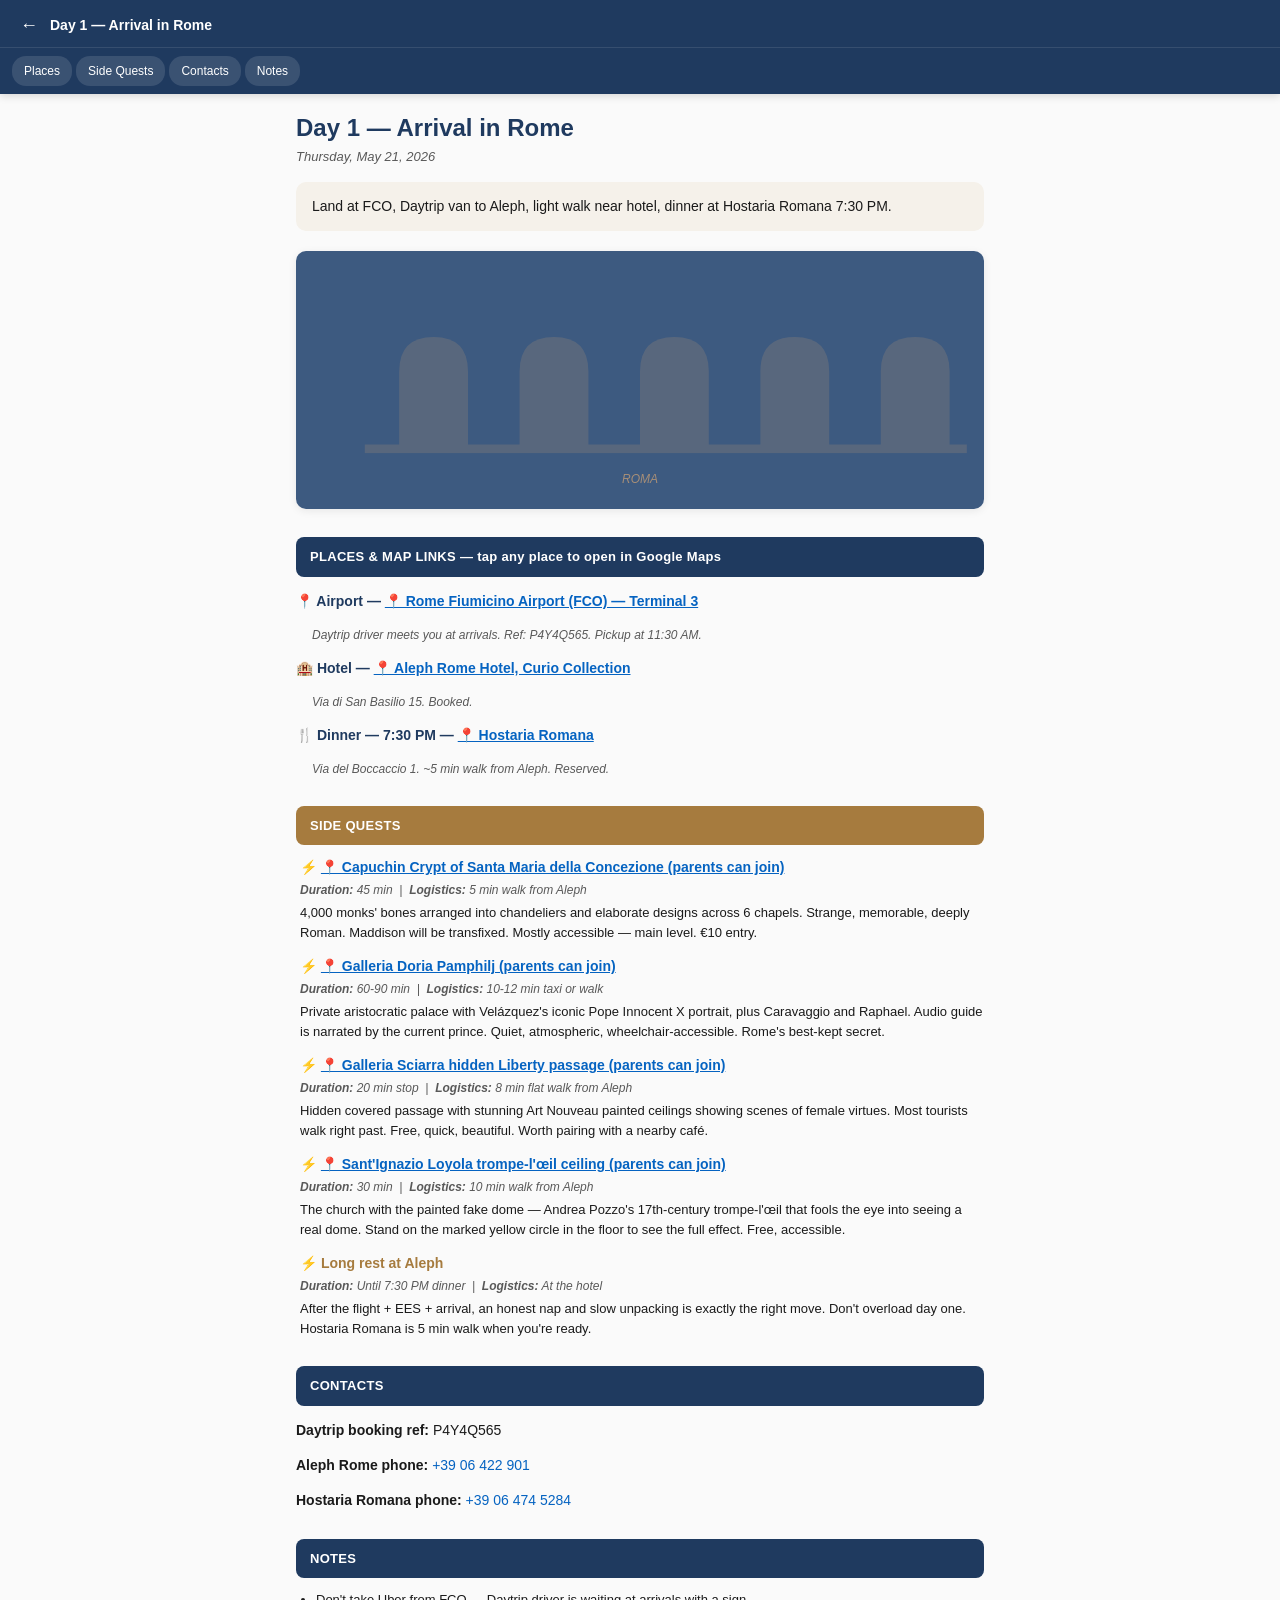
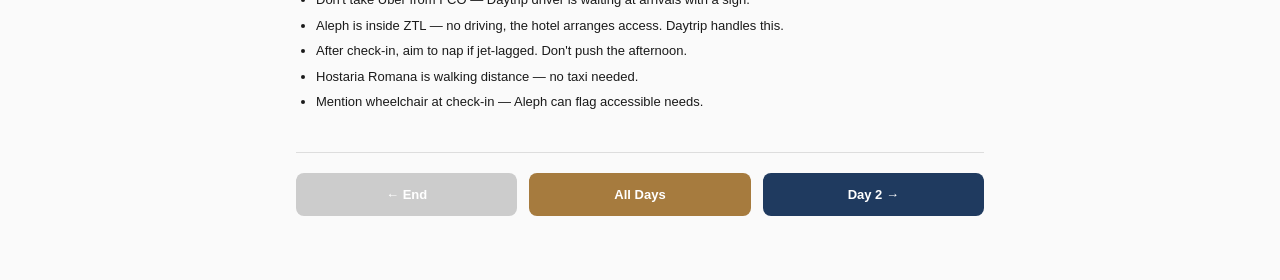
==== days/day-01.html @ 5c08a689 "Add files via upload" ====
<!DOCTYPE html>
<html lang="en">
<head>
<meta charset="UTF-8">
<meta name="viewport" content="width=device-width, initial-scale=1.0, maximum-scale=5.0">
<title>Day 1 — Arrival in Rome</title>
<link rel="stylesheet" href="../css/styles.css">
</head>
<body>

<nav class="sticky-nav">
  <div class="sticky-nav-top">
    <a href="../index.html" class="sticky-nav-back">←</a>
    <span class="sticky-nav-title">Day 1 — Arrival in Rome</span>
  </div>
  <div class="sticky-nav-scroll">
    <a href="#places" class="sticky-nav-link">Places</a><a href="#sidequests" class="sticky-nav-link">Side Quests</a><a href="#contacts" class="sticky-nav-link">Contacts</a><a href="#notes" class="sticky-nav-link">Notes</a>
  </div>
</nav>

<main class="day-page">
  <h1 class="day-title">Day 1 — Arrival in Rome</h1>
  <p class="day-date">Thursday, May 21, 2026</p>
  
  <div class="summary-box">Land at FCO, Daytrip van to Aleph, light walk near hotel, dinner at Hostaria Romana 7:30 PM.</div>
  
  <div class="hero"><img src="../img/day01-hero.svg" alt="Arrival in Rome"></div>
  
  
  
  <h2 class="section-header" id="places">PLACES & MAP LINKS — tap any place to open in Google Maps</h2>
  
        <div class="place-item">
          <p class="place-label">📍 Airport — <a href="https://www.google.com/maps/search/?api=1&amp;query=Rome+Fiumicino+Airport+Terminal+3" class="place-link" target="_blank" rel="noopener">📍 Rome Fiumicino Airport (FCO) — Terminal 3</a></p>
          <p class="place-note">Daytrip driver meets you at arrivals. Ref: P4Y4Q565. Pickup at 11:30 AM.</p>
        </div>
        
        <div class="place-item">
          <p class="place-label">🏨 Hotel — <a href="https://www.google.com/maps/search/?api=1&amp;query=Aleph+Rome+Hotel+Curio+Collection+by+Hilton" class="place-link" target="_blank" rel="noopener">📍 Aleph Rome Hotel, Curio Collection</a></p>
          <p class="place-note">Via di San Basilio 15. Booked.</p>
        </div>
        
        <div class="place-item">
          <p class="place-label">🍴 Dinner — 7:30 PM — <a href="https://www.google.com/maps/search/?api=1&amp;query=Hostaria+Romana+Via+del+Boccaccio+Rome" class="place-link" target="_blank" rel="noopener">📍 Hostaria Romana</a></p>
          <p class="place-note">Via del Boccaccio 1. ~5 min walk from Aleph. Reserved.</p>
        </div>
        
  
  
        <h2 class="section-header sidequest" id="sidequests">SIDE QUESTS</h2>
        
            <div class="sidequest-item">
              <p class="sidequest-name">⚡ <a href="https://www.google.com/maps/search/?api=1&amp;query=Capuchin+Crypt+Santa+Maria+della+Concezione+Rome" class="place-link" target="_blank" rel="noopener">📍 Capuchin Crypt of Santa Maria della Concezione (parents can join)</a></p>
              <p class="sidequest-meta"><strong>Duration:</strong> 45 min &nbsp;|&nbsp; <strong>Logistics:</strong> 5 min walk from Aleph</p>
              <p class="sidequest-desc">4,000 monks&#x27; bones arranged into chandeliers and elaborate designs across 6 chapels. Strange, memorable, deeply Roman. Maddison will be transfixed. Mostly accessible — main level. €10 entry.</p>
            </div>
            
            <div class="sidequest-item">
              <p class="sidequest-name">⚡ <a href="https://www.google.com/maps/search/?api=1&amp;query=Galleria+Doria+Pamphilj+Rome" class="place-link" target="_blank" rel="noopener">📍 Galleria Doria Pamphilj (parents can join)</a></p>
              <p class="sidequest-meta"><strong>Duration:</strong> 60-90 min &nbsp;|&nbsp; <strong>Logistics:</strong> 10-12 min taxi or walk</p>
              <p class="sidequest-desc">Private aristocratic palace with Velázquez&#x27;s iconic Pope Innocent X portrait, plus Caravaggio and Raphael. Audio guide is narrated by the current prince. Quiet, atmospheric, wheelchair-accessible. Rome&#x27;s best-kept secret.</p>
            </div>
            
            <div class="sidequest-item">
              <p class="sidequest-name">⚡ <a href="https://www.google.com/maps/search/?api=1&amp;query=Galleria+Sciarra+Rome" class="place-link" target="_blank" rel="noopener">📍 Galleria Sciarra hidden Liberty passage (parents can join)</a></p>
              <p class="sidequest-meta"><strong>Duration:</strong> 20 min stop &nbsp;|&nbsp; <strong>Logistics:</strong> 8 min flat walk from Aleph</p>
              <p class="sidequest-desc">Hidden covered passage with stunning Art Nouveau painted ceilings showing scenes of female virtues. Most tourists walk right past. Free, quick, beautiful. Worth pairing with a nearby café.</p>
            </div>
            
            <div class="sidequest-item">
              <p class="sidequest-name">⚡ <a href="https://www.google.com/maps/search/?api=1&amp;query=Sant%27Ignazio+di+Loyola+Rome" class="place-link" target="_blank" rel="noopener">📍 Sant&#x27;Ignazio Loyola trompe-l&#x27;œil ceiling (parents can join)</a></p>
              <p class="sidequest-meta"><strong>Duration:</strong> 30 min &nbsp;|&nbsp; <strong>Logistics:</strong> 10 min walk from Aleph</p>
              <p class="sidequest-desc">The church with the painted fake dome — Andrea Pozzo&#x27;s 17th-century trompe-l&#x27;œil that fools the eye into seeing a real dome. Stand on the marked yellow circle in the floor to see the full effect. Free, accessible.</p>
            </div>
            
            <div class="sidequest-item">
              <p class="sidequest-name">⚡ Long rest at Aleph</p>
              <p class="sidequest-meta"><strong>Duration:</strong> Until 7:30 PM dinner &nbsp;|&nbsp; <strong>Logistics:</strong> At the hotel</p>
              <p class="sidequest-desc">After the flight + EES + arrival, an honest nap and slow unpacking is exactly the right move. Don&#x27;t overload day one. Hostaria Romana is 5 min walk when you&#x27;re ready.</p>
            </div>
            
        
  
  
        <h2 class="section-header" id="contacts">CONTACTS</h2>
        <p class="contact-item"><span class="contact-label">Daytrip booking ref:</span> P4Y4Q565</p><p class="contact-item"><span class="contact-label">Aleph Rome phone:</span> <a href="tel:+3906422901">+39 06 422 901</a></p><p class="contact-item"><span class="contact-label">Hostaria Romana phone:</span> <a href="tel:+39064745284">+39 06 474 5284</a></p>
        
  
  
        <h2 class="section-header" id="notes">NOTES</h2>
        <ul class="notes-list"><li>Don&#x27;t take Uber from FCO — Daytrip driver is waiting at arrivals with a sign.</li><li>Aleph is inside ZTL — no driving, the hotel arranges access. Daytrip handles this.</li><li>After check-in, aim to nap if jet-lagged. Don&#x27;t push the afternoon.</li><li>Hostaria Romana is walking distance — no taxi needed.</li><li>Mention wheelchair at check-in — Aleph can flag accessible needs.</li></ul>
        
  
  <div class="day-nav-footer">
    <span class="day-nav-btn disabled">← End</span>
    <a class="day-nav-btn home" href="../index.html">All Days</a>
    <a class="day-nav-btn" href="day-02.html">Day 2 →</a>
  </div>
</main>

</body>
</html>
---- css/styles.css ----
:root {
  --navy: #1F3A5F;
  --navy-dark: #142540;
  --light-blue: #D6E4F2;
  --warm-gray: #F5F1EA;
  --dark-gray: #595959;
  --soft-green: #E8F0E2;
  --gold: #A67B3E;
  --highlight-bg: #FFF8E7;
  --link-blue: #0563C1;
  --break-gray: #9B9B9B;
  --white: #ffffff;
  --shadow: 0 2px 8px rgba(0,0,0,0.08);
  --shadow-strong: 0 4px 16px rgba(0,0,0,0.12);
}

* { box-sizing: border-box; }

html { scroll-behavior: smooth; scroll-padding-top: 70px; }

body {
  margin: 0;
  padding: 0;
  font-family: -apple-system, BlinkMacSystemFont, "Segoe UI", Roboto, Helvetica, Arial, sans-serif;
  color: #1a1a1a;
  background: #fafafa;
  line-height: 1.5;
  -webkit-font-smoothing: antialiased;
}

a { color: var(--link-blue); text-decoration: none; }
a:hover { text-decoration: underline; }

img { max-width: 100%; height: auto; display: block; }

/* === Cover page === */
.cover {
  max-width: 720px;
  margin: 0 auto;
  padding: 24px 16px 64px;
}

.cover-header {
  text-align: center;
  padding: 32px 0 24px;
}

.cover-header h1 {
  font-size: 28px;
  font-weight: 700;
  color: var(--navy);
  margin: 0 0 8px;
  line-height: 1.2;
}

.cover-header .subtitle {
  font-size: 14px;
  color: var(--dark-gray);
  font-style: italic;
  margin: 0;
}

.cover-section-title {
  font-size: 11px;
  font-weight: 700;
  color: var(--dark-gray);
  letter-spacing: 1.2px;
  text-transform: uppercase;
  margin: 32px 0 12px 4px;
}

.day-grid {
  display: grid;
  grid-template-columns: 1fr;
  gap: 12px;
}

.day-card {
  display: block;
  background: var(--white);
  border-radius: 12px;
  padding: 16px;
  box-shadow: var(--shadow);
  transition: transform 0.15s ease, box-shadow 0.15s ease;
  text-decoration: none;
  color: inherit;
  border-left: 4px solid var(--navy);
}

.day-card:hover, .day-card:active {
  transform: translateY(-1px);
  box-shadow: var(--shadow-strong);
  text-decoration: none;
}

.day-card.region-rome { border-left-color: #3D5A80; }
.day-card.region-puglia { border-left-color: #5C8C7E; }
.day-card.region-wedding { border-left-color: #A65E5C; }

.day-card-top {
  display: flex;
  align-items: baseline;
  gap: 8px;
  margin-bottom: 6px;
}

.day-card-num {
  font-size: 11px;
  font-weight: 700;
  color: var(--dark-gray);
  letter-spacing: 0.5px;
  text-transform: uppercase;
}

.day-card-date {
  font-size: 11px;
  color: var(--dark-gray);
}

.day-card-title {
  font-size: 16px;
  font-weight: 600;
  color: var(--navy);
  margin: 0 0 4px;
  line-height: 1.3;
}

.day-card-summary {
  font-size: 13px;
  color: var(--dark-gray);
  margin: 0;
}

/* === Day page sticky nav === */
.sticky-nav {
  position: sticky;
  top: 0;
  z-index: 100;
  background: var(--navy);
  color: var(--white);
  box-shadow: 0 2px 8px rgba(0,0,0,0.15);
}

.sticky-nav-top {
  display: flex;
  align-items: center;
  gap: 8px;
  padding: 12px 16px 8px;
  border-bottom: 1px solid rgba(255,255,255,0.1);
}

.sticky-nav-back {
  color: var(--white);
  font-size: 18px;
  text-decoration: none;
  padding: 0 4px;
}

.sticky-nav-title {
  flex: 1;
  font-size: 14px;
  font-weight: 600;
  white-space: nowrap;
  overflow: hidden;
  text-overflow: ellipsis;
}

.sticky-nav-scroll {
  display: flex;
  gap: 4px;
  padding: 8px 12px;
  overflow-x: auto;
  -webkit-overflow-scrolling: touch;
  scrollbar-width: none;
}

.sticky-nav-scroll::-webkit-scrollbar { display: none; }

.sticky-nav-link {
  font-size: 12px;
  color: var(--white);
  background: rgba(255,255,255,0.12);
  padding: 6px 12px;
  border-radius: 14px;
  white-space: nowrap;
  text-decoration: none;
  flex-shrink: 0;
}

.sticky-nav-link:hover, .sticky-nav-link:active {
  background: rgba(255,255,255,0.22);
  text-decoration: none;
}

/* === Day page content === */
.day-page {
  max-width: 720px;
  margin: 0 auto;
  padding: 20px 16px 64px;
}

.day-title {
  font-size: 24px;
  font-weight: 700;
  color: var(--navy);
  margin: 0 0 4px;
  line-height: 1.2;
}

.day-date {
  font-size: 13px;
  color: var(--dark-gray);
  font-style: italic;
  margin: 0 0 16px;
}

/* Summary box */
.summary-box {
  background: var(--warm-gray);
  border-radius: 10px;
  padding: 14px 16px;
  font-size: 14px;
  margin-bottom: 20px;
}

/* Hero image (SVG, full width banner) */
.hero {
  margin: 0 0 20px;
  border-radius: 10px;
  overflow: hidden;
  box-shadow: var(--shadow);
}

.hero img, .hero svg {
  width: 100%;
  height: auto;
  display: block;
}

/* Section headers */
.section-header {
  background: var(--navy);
  color: var(--white);
  font-size: 13px;
  font-weight: 700;
  padding: 10px 14px;
  border-radius: 8px;
  margin: 28px 0 12px;
  letter-spacing: 0.3px;
}

.section-header.sidequest { background: var(--gold); }

/* Highlights / Options boxes */
.highlight-box {
  background: var(--highlight-bg);
  border-radius: 10px;
  padding: 14px 16px;
  margin: 20px 0;
}

.highlight-title {
  font-weight: 700;
  color: var(--navy);
  font-size: 14px;
  margin: 0 0 8px;
}

.highlight-body {
  font-size: 14px;
}

/* Place items */
.place-item {
  margin-bottom: 12px;
}

.place-label {
  font-weight: 700;
  color: var(--navy);
  font-size: 14px;
}

.place-link {
  font-weight: 700;
  color: var(--link-blue);
  text-decoration: underline;
}

.place-link:hover { color: var(--navy); }

.place-note {
  font-size: 12px;
  color: var(--dark-gray);
  font-style: italic;
  margin: 4px 0 0 16px;
}

/* Break divider */
.break-divider {
  margin: 16px 0;
  text-align: center;
  font-size: 12px;
  font-style: italic;
  color: var(--dark-gray);
  padding: 6px 0;
  border-top: 1px solid var(--break-gray);
  border-bottom: 1px solid var(--break-gray);
}

/* Side quest items */
.sidequest-item {
  margin-bottom: 14px;
  padding-left: 4px;
}

.sidequest-name {
  font-weight: 700;
  color: var(--gold);
  font-size: 14px;
  margin: 0;
}

.sidequest-name a {
  color: var(--link-blue);
  text-decoration: underline;
}

.sidequest-meta {
  font-size: 12px;
  font-style: italic;
  color: var(--dark-gray);
  margin: 3px 0;
}

.sidequest-desc {
  font-size: 13px;
  margin: 4px 0 0;
}

/* Contacts */
.contact-item {
  font-size: 14px;
  margin-bottom: 6px;
}

.contact-label { font-weight: 700; }

/* Notes */
.notes-list {
  font-size: 13px;
  padding-left: 20px;
  margin: 0;
}

.notes-list li {
  margin-bottom: 6px;
}

/* Day-to-day footer nav */
.day-nav-footer {
  display: flex;
  justify-content: space-between;
  gap: 12px;
  margin-top: 40px;
  padding-top: 20px;
  border-top: 1px solid #ddd;
}

.day-nav-btn {
  flex: 1;
  display: block;
  padding: 12px 16px;
  background: var(--navy);
  color: var(--white);
  border-radius: 8px;
  text-align: center;
  font-size: 13px;
  font-weight: 600;
  text-decoration: none;
}

.day-nav-btn:hover { background: var(--navy-dark); text-decoration: none; }
.day-nav-btn.disabled { background: #ccc; pointer-events: none; }
.day-nav-btn.home { background: var(--gold); }
.day-nav-btn.home:hover { background: #8a6532; }

/* Print-friendly fallback */
@media print {
  .sticky-nav, .day-nav-footer { display: none; }
}
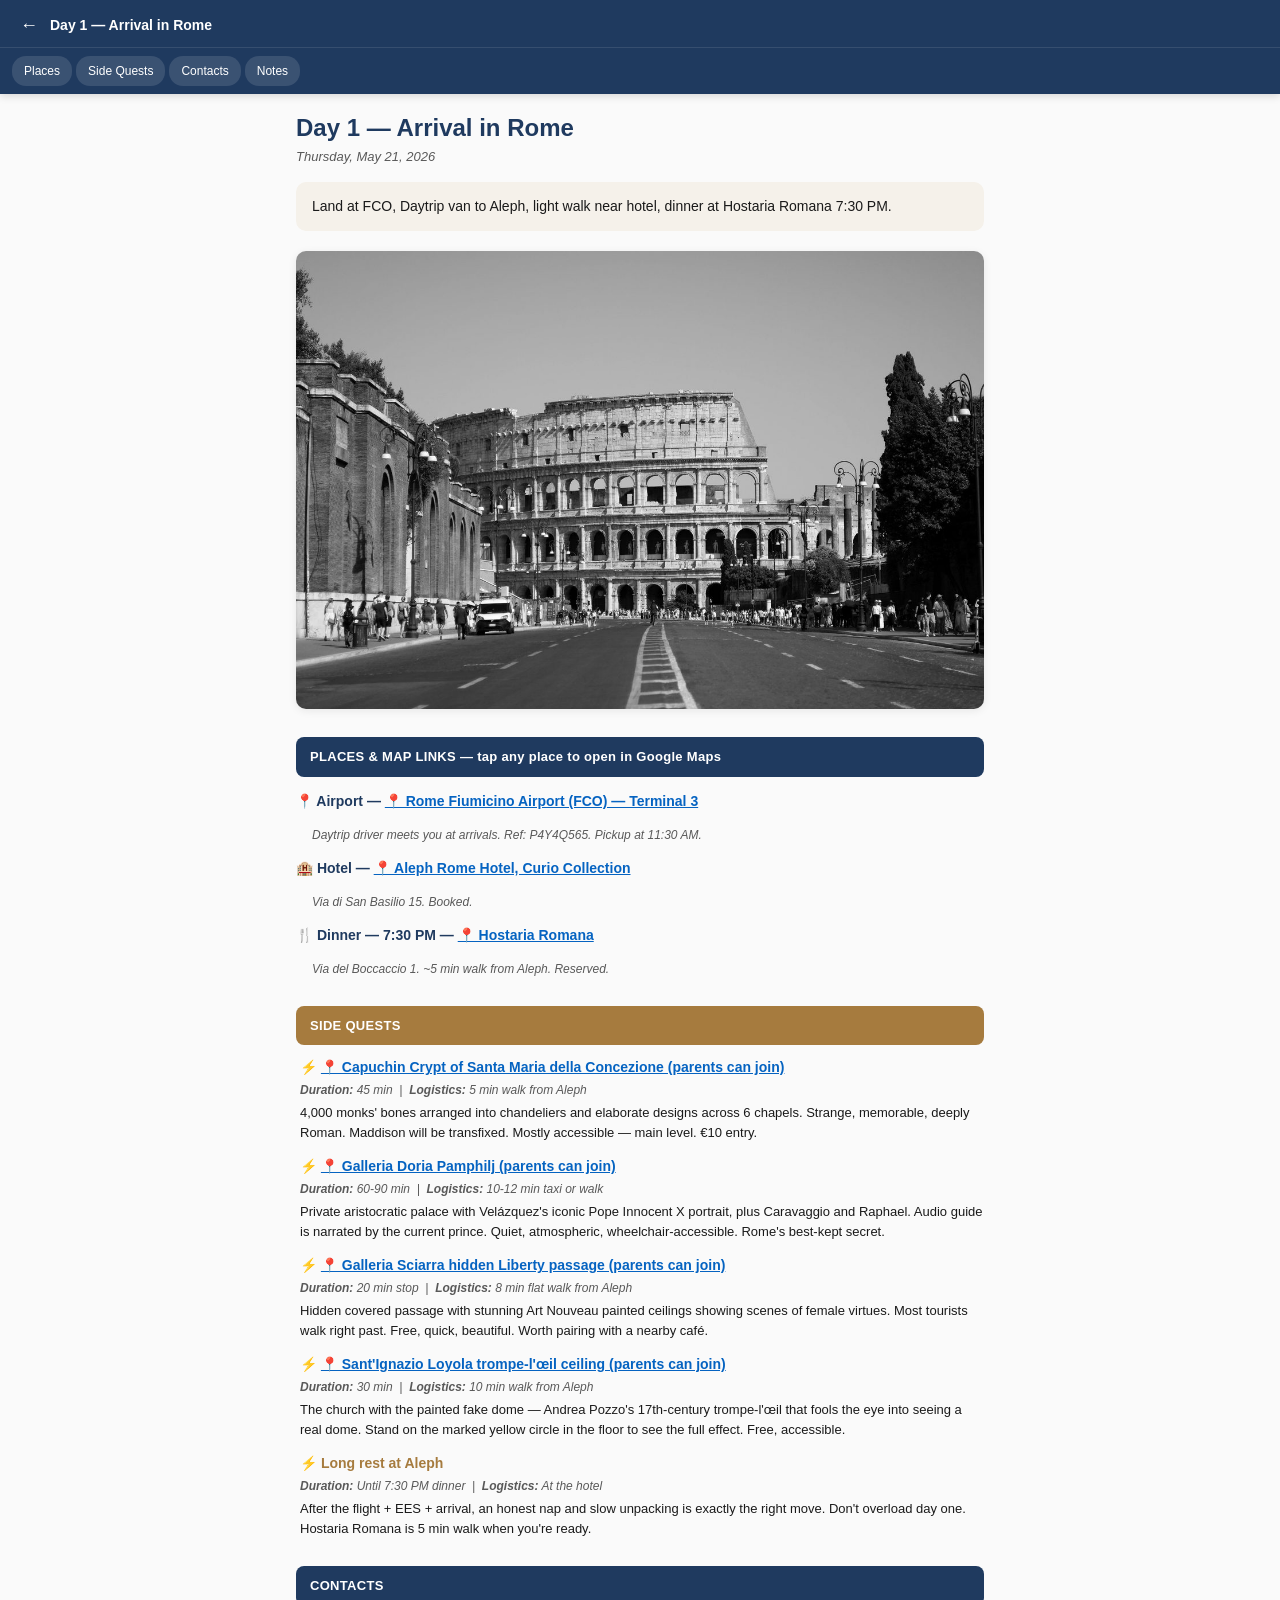
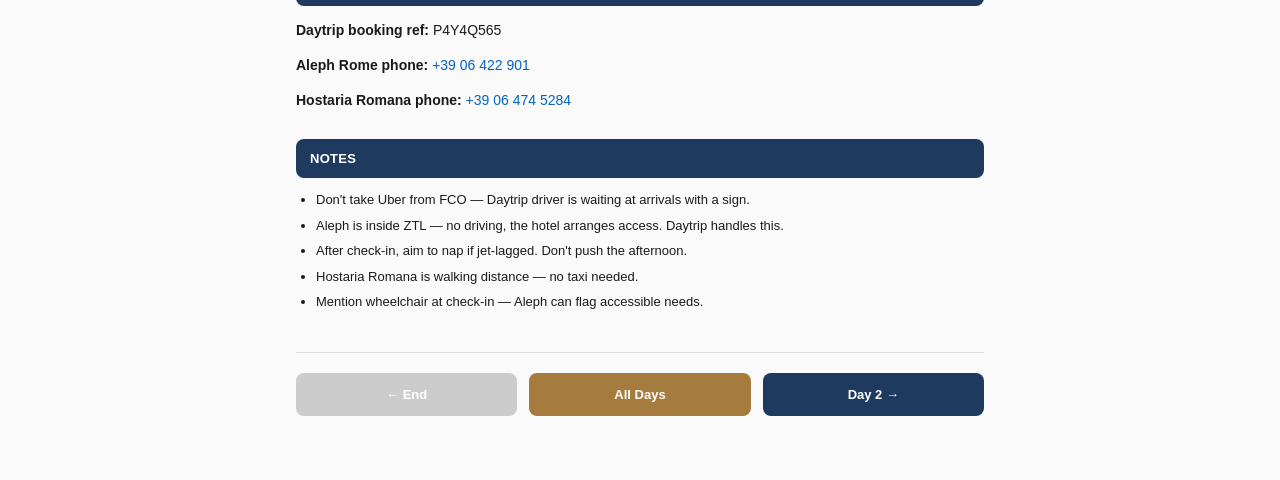
==== commit 38131b36: "Add files via upload" ====
--- a/days/day-01.html
+++ b/days/day-01.html
@@ -24,7 +24,7 @@
   
   <div class="summary-box">Land at FCO, Daytrip van to Aleph, light walk near hotel, dinner at Hostaria Romana 7:30 PM.</div>
   
-  <div class="hero"><img src="../img/day01-hero.svg" alt="Arrival in Rome"></div>
+  <div class="hero"><img src="../img/day01-hero.jpg" alt="Arrival in Rome"></div>
   
   
   
